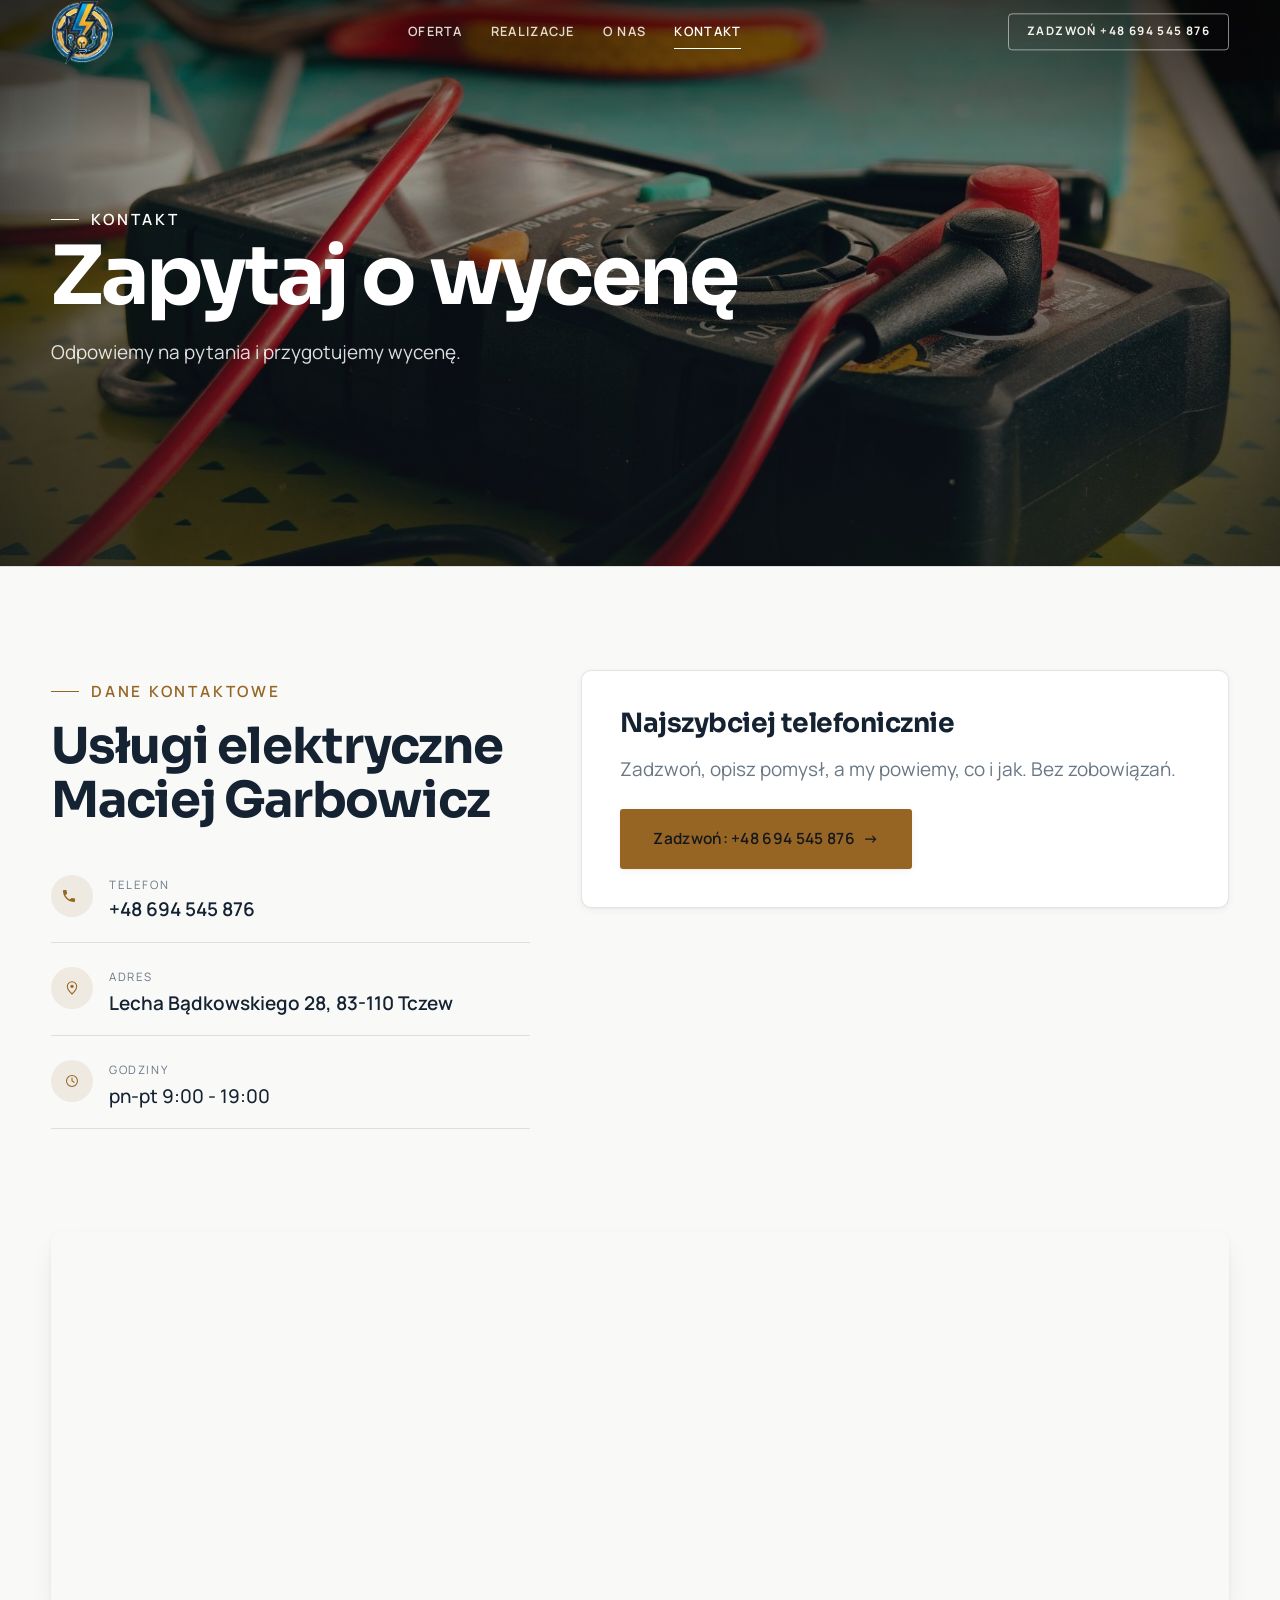
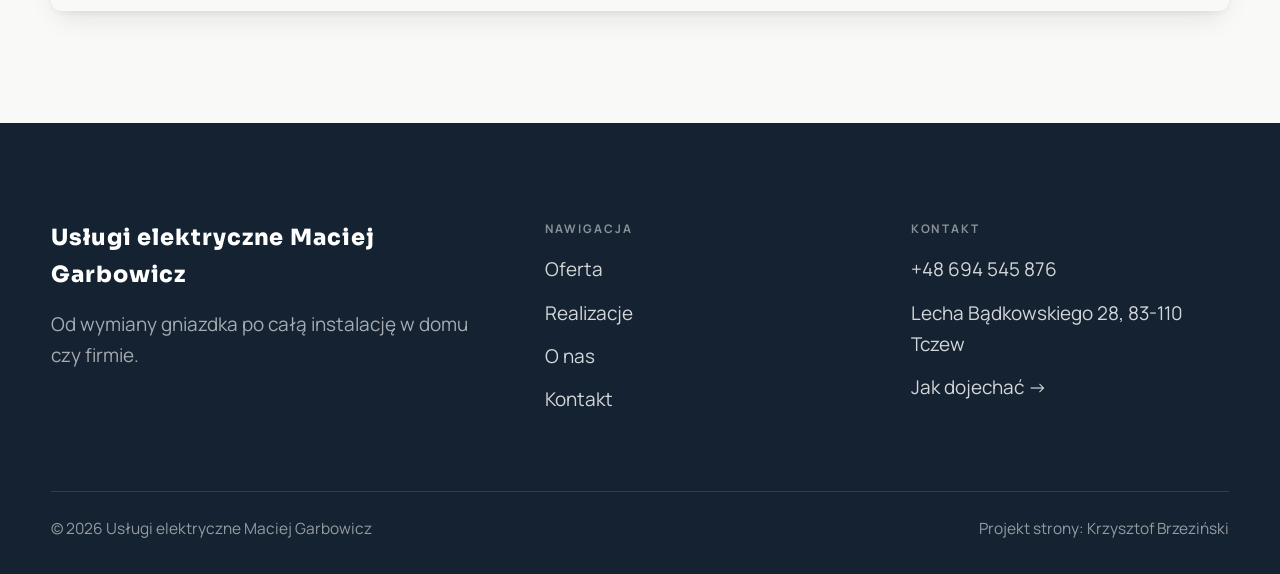
==== kontakt.html @ 558da5c2 "Demo strony: Usługi elektryczne Maciej Garbowicz (Tczew)" ====
<!DOCTYPE html>
<html lang="pl">
<head>
<meta charset="UTF-8">
<meta name="viewport" content="width=device-width, initial-scale=1.0">
<title>Kontakt - Usługi elektryczne Maciej Garbowicz</title>
<meta name="description" content="Kontakt Usługi elektryczne Maciej Garbowicz - Lecha Bądkowskiego 28, 83-110 Tczew">
<link rel="preconnect" href="https://fonts.googleapis.com">
<link rel="preconnect" href="https://fonts.gstatic.com" crossorigin>
<link href="https://fonts.googleapis.com/css2?family=Sora:wght@600;700;800&family=Manrope:wght@400;500;600&display=swap" rel="stylesheet">
<link rel="stylesheet" href="assets/styles.css">
</head>
<body>

<header class="nav">
  <div class="wrap nav-inner">
    <a class="brand brand-has-logo" href="index.html"><img class="brand-logo" src="img/logo.png" alt="Usługi elektryczne Maciej Garbowicz"></a>
    <nav class="nav-links">
      <a href="oferta.html">Oferta</a>
      <a href="realizacje.html">Realizacje</a>
      <a href="o-nas.html">O nas</a>
      <a href="kontakt.html" class="active">Kontakt</a>
      <a href="tel:+48694545876" class="btn btn-accent">Zadzwoń +48 694 545 876</a>
    </nav>
    <button class="nav-toggle" aria-label="Menu"><span></span><span></span><span></span></button>
  </div>
</header>

<section class="pagehead">
  <img src="img/g1.jpg" alt="Usługi elektryczne Maciej Garbowicz - Zapytaj o wycenę">
  <div class="wrap">
    <span class="eyebrow">Kontakt</span>
    <h1>Zapytaj o wycenę</h1>
    <p>Odpowiemy na pytania i przygotujemy wycenę.</p>
  </div>
</section>
<section>
  <div class="wrap contact-grid">
    <div class="reveal">
      <span class="eyebrow">Dane kontaktowe</span>
      <h2 style="margin:var(--space-4) 0 var(--space-6)">Usługi elektryczne Maciej Garbowicz</h2>
      <div class="info-list">
        <div class="info-row"><div class="ic"><svg class="ico-tel" width="16" height="16" viewBox="0 0 24 24" fill="none" aria-hidden="true"><path d="M6.6 10.8a15.5 15.5 0 0 0 6.6 6.6l2.2-2.2a1 1 0 0 1 1-.24 11.4 11.4 0 0 0 3.6.58 1 1 0 0 1 1 1V20a1 1 0 0 1-1 1A17 17 0 0 1 3 4a1 1 0 0 1 1-1h3.5a1 1 0 0 1 1 1c0 1.25.2 2.46.58 3.6a1 1 0 0 1-.25 1l-2.23 2.2Z" fill="currentColor"/></svg></div><div><div class="lbl">Telefon</div><a class="val" href="tel:+48694545876">+48 694 545 876</a></div></div>
        <div class="info-row"><div class="ic"><svg class="ico-pin" width="16" height="16" viewBox="0 0 24 24" fill="none" aria-hidden="true"><path d="M12 21s7-6.1 7-11.5A7 7 0 0 0 5 9.5C5 14.9 12 21 12 21Z" stroke="currentColor" stroke-width="1.6" fill="none"/><circle cx="12" cy="9.5" r="2.4" fill="currentColor"/></svg></div><div><div class="lbl">Adres</div><div class="val">Lecha Bądkowskiego 28, 83-110 Tczew</div></div></div>
        <div class="info-row"><div class="ic"><svg class="ico-clock" width="16" height="16" viewBox="0 0 24 24" fill="none" aria-hidden="true"><circle cx="12" cy="12" r="8.2" stroke="currentColor" stroke-width="1.6"/><path d="M12 7.5V12l3.2 1.9" stroke="currentColor" stroke-width="1.6" stroke-linecap="round"/></svg></div><div><div class="lbl">Godziny</div><div class="val" style="font-weight:500">pn-pt 9:00 - 19:00</div></div></div>
      </div>
    </div>
    <div class="reveal">
      <div class="form">
        <h3 style="margin-bottom:var(--space-4)">Najszybciej telefonicznie</h3>
        <p class="muted" style="margin-bottom:var(--space-5)">Zadzwoń, opisz pomysł, a my powiemy, co i jak. Bez zobowiązań.</p>
        <a href="tel:+48694545876" class="btn btn-accent" style="justify-content:center">Zadzwoń: +48 694 545 876 <span class="arr">→</span></a>
      </div>
    </div>
  </div>
</section>
<section style="padding-top:0">
  <div class="wrap reveal">
    <iframe class="map" title="Usługi elektryczne Maciej Garbowicz - Tczew" src="https://maps.google.com/maps?q=54.0656922%2C18.7682048&z=15&output=embed" loading="lazy" referrerpolicy="no-referrer-when-downgrade"></iframe>
  </div>
</section>

<footer>
  <div class="wrap">
    <div class="foot-grid">
      <div class="foot-brand">
        <div class="name">Usługi elektryczne Maciej Garbowicz</div>
        <p>Od wymiany gniazdka po całą instalację w domu czy firmie.</p>
      </div>
      <div class="foot-col">
        <h4>Nawigacja</h4>
        <a href="oferta.html">Oferta</a>
        <a href="realizacje.html">Realizacje</a>
        <a href="o-nas.html">O nas</a>
        <a href="kontakt.html">Kontakt</a>
      </div>
      <div class="foot-col">
        <h4>Kontakt</h4>
        <a href="tel:+48694545876">+48 694 545 876</a>
        <p>Lecha Bądkowskiego 28, 83-110 Tczew</p>
        <a href="https://www.google.com/maps/place/Us%C5%82ugi+elektryczne+Maciej+Garbowicz/@54.0656922,18.7682048,17z" target="_blank" rel="noopener">Jak dojechać →</a>
      </div>
    </div>
    <div class="foot-bot">
      <span>© 2026 Usługi elektryczne Maciej Garbowicz</span>
      <span>Projekt strony: Krzysztof Brzeziński</span>
    </div>
  </div>
</footer>
<div class="sticky-call"><a class="sc-call" href="tel:+48694545876"><svg class="ico-tel" width="16" height="16" viewBox="0 0 24 24" fill="none" aria-hidden="true"><path d="M6.6 10.8a15.5 15.5 0 0 0 6.6 6.6l2.2-2.2a1 1 0 0 1 1-.24 11.4 11.4 0 0 0 3.6.58 1 1 0 0 1 1 1V20a1 1 0 0 1-1 1A17 17 0 0 1 3 4a1 1 0 0 1 1-1h3.5a1 1 0 0 1 1 1c0 1.25.2 2.46.58 3.6a1 1 0 0 1-.25 1l-2.23 2.2Z" fill="currentColor"/></svg> Zadzwoń</a><a class="sc-quote" href="kontakt.html">Bezpłatna wycena</a></div>

<script src="assets/main.js"></script>
</body>
</html>
---- assets/styles.css ----
/* ============================================================
   STOLBASZ — premium, architektoniczny B2B fit-out
   Jasna paleta, zero brązu. System wg premium-web-craft.
   Projekt strony: Krzysztof Brzeziński
   ============================================================ */

:root{
  /* PALETA — jasna, architektoniczna, chłodna */
  --paper:#f5f7fa;          /* główne tło */
  --paper-2:#e7edf3;        /* sekcje alternatywne (chłodny jasny szary) */
  --paper-3:#e7edf3;        /* delikatne wypełnienia */
  --ink:#142231;            /* tekst główny — chłodny grafit */
  --ink-soft:#2c3e52;       /* nagłówki drugorzędne */
  --muted:#697785;          /* tekst poboczny */
  --line:rgba(20,34,49,.12);/* hairline */
  --accent:#e8a00c;         /* stonowany petrol-slate — jedyny akcent */
  --accent-d:#c47f06;
  --accent-soft:rgba(232,160,12,.10);
  --dark:#142231;           /* sekcje ciemne (stopka/CTA) */

  /* ODSTĘPY — skala 4/8 */
  --space-1:4px; --space-2:8px; --space-3:12px; --space-4:16px; --space-5:24px;
  --space-6:32px; --space-7:48px; --space-8:64px; --space-9:96px; --space-10:128px;

  /* TYPOGRAFIA — fluid clamp() (skala podbita 16.07.2026: większe, czytelniejsze litery — uwaga Adama) */
  --text-sm:clamp(.9rem,.87rem + .12vw,1rem);
  --text-base:clamp(1.08rem,1.04rem + .18vw,1.2rem);
  --text-lg:clamp(1.24rem,1.15rem + .34vw,1.44rem);
  --text-h3:clamp(1.34rem,1.22rem + .55vw,1.66rem);
  --text-h2:clamp(2.1rem,1.66rem + 2.1vw,3.1rem);
  --text-h1:clamp(2.9rem,2.1rem + 4vw,5.1rem);

  /* PROMIENIE — architektoniczne, raczej ostre */
  --r-sm:3px; --r-md:6px; --r-lg:10px;

  /* RUCH */
  --ease:cubic-bezier(.25,.46,.45,.94); --dur:.24s;

  /* CIENIE — miękkie, warstwowe */
  --sh-sm:0 1px 2px rgba(16,24,32,.04), 0 2px 8px rgba(16,24,32,.05);
  --sh-md:0 2px 6px rgba(16,24,32,.05), 0 12px 28px -8px rgba(16,24,32,.12);
  --sh-lg:0 6px 14px rgba(16,24,32,.07), 0 26px 56px -18px rgba(16,24,32,.22);

  --hairline:1px solid var(--line);

  --font-display:'Sora','Manrope',sans-serif;
  --font-body:'Manrope',sans-serif;
}

*{box-sizing:border-box;margin:0;padding:0}
html{scroll-behavior:smooth}
body{
  font-family:var(--font-body);
  font-size:var(--text-base);
  line-height:1.65;
  color:var(--ink);
  background:var(--paper);
  -webkit-font-smoothing:antialiased;
  text-rendering:optimizeLegibility;
}
img{max-width:100%;display:block}
a{color:inherit;text-decoration:none}

.wrap{width:min(92%,1180px);margin-inline:auto}
section{padding-block:clamp(52px,6.5vw,96px)}

h1,h2,h3{font-family:var(--font-display);font-weight:700;line-height:1.08;letter-spacing:-.02em;color:var(--ink)}
h1{font-size:var(--text-h1);letter-spacing:-.035em}
h2{font-size:var(--text-h2);letter-spacing:-.025em}
h3{font-size:var(--text-h3)}
p{max-width:65ch}

.eyebrow{
  font-family:var(--font-body);
  font-size:var(--text-sm);
  font-weight:600;
  letter-spacing:.18em;
  text-transform:uppercase;
  color:var(--accent);
  display:inline-flex;align-items:center;gap:var(--space-3);
}
.eyebrow::before{content:"";width:28px;height:1px;background:var(--accent);display:inline-block}

.muted{color:var(--muted)}
.lead{font-size:var(--text-lg);line-height:1.55;color:var(--ink-soft);max-width:50ch}

/* ---------- BUTTONS ---------- */
.btn{
  display:inline-flex;align-items:center;gap:var(--space-2);
  font-weight:600;font-size:var(--text-sm);letter-spacing:.02em;
  padding:var(--space-4) var(--space-6);
  border-radius:var(--r-sm);
  transition:transform var(--dur) var(--ease),box-shadow var(--dur) var(--ease),background var(--dur) var(--ease);
  cursor:pointer;border:1px solid transparent;
}
.btn-accent{background:var(--accent);color:#fff;box-shadow:var(--sh-sm)}
.btn-accent:hover{background:var(--accent-d);transform:translateY(-2px);box-shadow:var(--sh-md)}
.btn-accent:active{transform:translateY(0);box-shadow:var(--sh-sm)}
.btn-ghost{background:transparent;color:var(--ink);border-color:var(--line)}
.btn-ghost:hover{border-color:var(--accent);color:var(--accent);transform:translateY(-2px)}
.btn-light{background:#fff;color:var(--ink);box-shadow:var(--sh-sm)}
.btn-light:hover{transform:translateY(-2px);box-shadow:var(--sh-md)}
.btn .arr{transition:transform var(--dur) var(--ease)}
.btn:hover .arr{transform:translateX(4px)}

/* ---------- NAV ---------- */
.nav{
  position:sticky;top:0;z-index:50;
  background:color-mix(in srgb,var(--paper) 88%,transparent);
  backdrop-filter:saturate(140%) blur(10px);
  border-bottom:var(--hairline);
}
.nav-inner{display:flex;align-items:center;justify-content:space-between;height:72px}
.brand{display:flex;flex-direction:column;line-height:1}
.brand .name{font-family:var(--font-display);font-weight:800;font-size:1.35rem;letter-spacing:.04em}
.brand .sub{font-size:.62rem;letter-spacing:.34em;text-transform:uppercase;color:var(--muted);margin-top:5px}
.nav-links{display:flex;align-items:center;gap:var(--space-6)}
.nav-links a{font-size:var(--text-sm);font-weight:500;color:var(--ink-soft);position:relative;padding-block:4px;transition:color var(--dur) var(--ease)}
.nav-links a::after{content:"";position:absolute;left:0;bottom:0;width:0;height:1.5px;background:var(--accent);transition:width var(--dur) var(--ease)}
.nav-links a:hover,.nav-links a.active{color:var(--ink)}
.nav-links a:hover::after,.nav-links a.active::after{width:100%}
.nav-links .btn{padding:var(--space-2) var(--space-5)}
/* przyciski w nav: właściwy kolor (przebij .nav-links a) + bez podkreślenia */
.nav-links a.btn-accent{color:#fff}
.nav-links a.btn-ghost,.nav-links a.btn-light{color:var(--ink)}
.nav-links a.btn::after{display:none}
.nav-toggle{display:none;background:none;border:none;cursor:pointer;flex-direction:column;gap:5px;padding:8px}
.nav-toggle span{width:24px;height:2px;background:var(--ink);transition:var(--dur)}

/* ---------- HERO (split) ---------- */
.hero{position:relative;overflow:hidden;border-bottom:var(--hairline)}
.hero-grid{display:grid;grid-template-columns:1.05fr .95fr;gap:clamp(24px,4vw,60px);align-items:center;
  padding-block:clamp(36px,4.5vw,64px)}
.hero-copy .eyebrow{margin-bottom:var(--space-5)}
.hero-copy h1{margin-bottom:var(--space-5)}
.hero-copy .lead{margin-bottom:var(--space-7)}
.hero-actions{display:flex;flex-wrap:wrap;gap:var(--space-4)}
.hero-art{position:relative;aspect-ratio:4/3;border-radius:var(--r-lg);overflow:hidden;box-shadow:var(--sh-lg)}
.hero-art img{width:100%;height:100%;object-fit:cover}
.hero-art::after{content:"";position:absolute;inset:0;background:linear-gradient(180deg,transparent 55%,rgba(18,24,28,.28))}
.hero-badge{position:absolute;left:var(--space-5);bottom:var(--space-5);z-index:2;
  background:rgba(252,252,251,.94);backdrop-filter:blur(4px);
  border-radius:var(--r-md);padding:var(--space-4) var(--space-5);box-shadow:var(--sh-md);max-width:78%}
.hero-badge strong{display:block;font-family:var(--font-display);font-size:1rem;letter-spacing:-.01em}
.hero-badge span{font-size:var(--text-sm);color:var(--muted)}

/* ---------- HERO duży / kinowy (strona główna) ---------- */
.hero-cine{position:relative;min-height:clamp(560px,82vh,840px);min-height:clamp(560px,82svh,840px);display:flex;align-items:center;overflow:hidden;border-bottom:var(--hairline)}
.hero-cine>img{position:absolute;inset:0;width:100%;height:100%;object-fit:cover;z-index:0}
.hero-cine::after{content:"";position:absolute;inset:0;z-index:1;
  background:linear-gradient(95deg,rgba(13,18,23,.86) 0%,rgba(13,18,23,.64) 32%,rgba(13,18,23,.24) 62%,rgba(13,18,23,.04) 100%)}
.hero-cine .wrap{position:relative;z-index:2;padding-block:var(--space-8)}
.hero-cine .hero-copy{max-width:660px}
.hero-cine .eyebrow{color:#fff;margin-bottom:var(--space-5)}
.hero-cine .eyebrow::before{background:#fff}
.hero-cine h1{color:#fff;margin-bottom:var(--space-5);font-size:clamp(2.9rem,2rem + 4.4vw,5.2rem)}
.hero-cine .lead{color:rgba(255,255,255,.92);max-width:48ch;margin-bottom:var(--space-7)}
.hero-cine .hero-actions{display:flex;flex-wrap:wrap;gap:var(--space-4)}
@media(max-width:680px){
  .hero-cine{min-height:clamp(520px,76vh,640px);min-height:clamp(520px,76svh,640px);align-items:flex-end}
  .hero-cine::after{background:linear-gradient(0deg,rgba(13,18,23,.9) 6%,rgba(13,18,23,.45) 55%,rgba(13,18,23,.25) 100%)}
  .hero-cine .wrap{padding-bottom:var(--space-9)}
}

/* full-bleed hero variant (podstrony) */
.pagehead{position:relative;min-height:46vh;min-height:46svh;display:flex;align-items:flex-end;overflow:hidden;border-bottom:var(--hairline)}
.pagehead img{position:absolute;inset:0;width:100%;height:100%;object-fit:cover}
.pagehead::after{content:"";position:absolute;inset:0;background:linear-gradient(180deg,rgba(18,24,28,.25),rgba(18,24,28,.62))}
.pagehead .wrap{position:relative;z-index:2;padding-block:var(--space-9);color:#fff}
.pagehead h1{color:#fff;max-width:18ch}
.pagehead .eyebrow{color:#fff}
.pagehead .eyebrow::before{background:#fff}
.pagehead p{color:rgba(255,255,255,.86);margin-top:var(--space-4);max-width:54ch}

/* ---------- STRIP (pasek skrótów / liczby) ---------- */
.strip{background:var(--dark);color:#fff}
.strip .wrap{display:grid;grid-template-columns:repeat(4,1fr);gap:var(--space-6);padding-block:var(--space-8)}
.strip .item .k{font-family:var(--font-display);font-size:clamp(1.6rem,1.2rem + 1.4vw,2.4rem);font-weight:800;letter-spacing:-.02em;color:#fff}
.strip .item .v{font-size:var(--text-sm);color:rgba(255,255,255,.66);margin-top:var(--space-2);line-height:1.45}
.strip .item{border-left:2px solid var(--accent);padding-left:var(--space-5)}

/* ---------- SECTION HEAD ---------- */
.head{max-width:48rem;margin-bottom:var(--space-8)}
.head.center{margin-inline:auto;text-align:center}
.head .eyebrow{margin-bottom:var(--space-4)}
.head h2{margin-bottom:var(--space-4)}
.head p{color:var(--muted);font-size:var(--text-lg);line-height:1.55}
.head.center p{margin-inline:auto}

/* ---------- INTRO SPLIT ---------- */
.split{display:grid;grid-template-columns:.92fr 1.08fr;gap:clamp(28px,5vw,80px);align-items:center}
.split.rev{grid-template-columns:1.08fr .92fr}
.split.rev .split-art{order:-1}
.split-art{position:relative;aspect-ratio:5/4;border-radius:var(--r-lg);overflow:hidden;box-shadow:var(--sh-lg)}
.split-art img{width:100%;height:100%;object-fit:cover}
.split-copy h2{margin-bottom:var(--space-5)}
.split-copy p+p{margin-top:var(--space-4)}
.split-copy .btn{margin-top:var(--space-6)}

/* ---------- SERVICES (zakres) ---------- */
.svc-grid{display:grid;grid-template-columns:repeat(auto-fit,minmax(280px,1fr));gap:var(--space-5)}
.svc{background:#fff;border:var(--hairline);border-radius:var(--r-md);padding:var(--space-7) var(--space-6);
  transition:transform var(--dur) var(--ease),box-shadow var(--dur) var(--ease),border-color var(--dur) var(--ease);
  position:relative;overflow:hidden}
.svc::before{content:"";position:absolute;left:0;top:0;width:3px;height:0;background:var(--accent);transition:height var(--dur) var(--ease)}
.svc:hover{transform:translateY(-4px);box-shadow:var(--sh-md);border-color:transparent}
.svc:hover::before{height:100%}
.svc .ic{font-family:var(--font-display);font-size:.8rem;font-weight:700;letter-spacing:.12em;color:var(--accent);margin-bottom:var(--space-4)}
.svc h3{margin-bottom:var(--space-3);font-size:1.22rem}
.svc p{color:var(--muted);font-size:var(--text-base);line-height:1.6}

/* big detailed service rows */
.svc-row{display:grid;grid-template-columns:.8fr 1.2fr;gap:clamp(20px,4vw,60px);align-items:center;padding-block:var(--space-8)}
.svc-row+.svc-row{border-top:var(--hairline)}
.svc-row.rev{grid-template-columns:1.2fr .8fr}
.svc-row.rev .svc-row-art{order:-1}
.svc-row-art{aspect-ratio:4/3;border-radius:var(--r-md);overflow:hidden;box-shadow:var(--sh-md)}
.svc-row-art img{width:100%;height:100%;object-fit:cover}
.svc-row h3{font-size:1.5rem;margin-bottom:var(--space-4)}
.svc-row .num{font-family:var(--font-display);font-size:.85rem;font-weight:700;letter-spacing:.14em;color:var(--accent);display:block;margin-bottom:var(--space-3)}
.svc-row ul{list-style:none;margin-top:var(--space-4);display:flex;flex-direction:column;gap:var(--space-2)}
.svc-row li{position:relative;padding-left:var(--space-5);color:var(--muted);font-size:var(--text-base)}
.svc-row li::before{content:"";position:absolute;left:0;top:.62em;width:8px;height:1px;background:var(--accent)}

/* ---------- GALLERY (realizacje) ---------- */
.gallery{display:grid;grid-template-columns:repeat(12,1fr);gap:var(--space-4);grid-auto-rows:200px}
/* GALERIA MASONRY — pionowe zdjęcia (portrety beauty/wellness) bez przycinania: kolumny, height auto */
.gallery-masonry{column-count:3;column-gap:var(--space-4)}
@media(max-width:900px){.gallery-masonry{column-count:2}}
@media(max-width:560px){.gallery-masonry{column-count:1}}
.gallery-masonry .m-tile{break-inside:avoid;margin:0 0 var(--space-4);padding:0;position:relative;overflow:hidden;border-radius:var(--r-md);border:1px solid var(--line)}
.gallery-masonry .m-tile img{width:100%;height:auto;display:block}
.gallery-masonry .m-tile .cap{position:absolute;left:0;right:0;bottom:0;padding:var(--space-4);color:#fff;background:linear-gradient(0deg,rgba(0,0,0,.55),transparent);font-size:var(--text-sm)}
.gallery-masonry .m-tile .cap small{display:block;font-weight:400;opacity:.78;letter-spacing:.04em;text-transform:uppercase;font-size:.66rem;margin-top:3px}
.tile{position:relative;overflow:hidden;border-radius:var(--r-md);box-shadow:var(--sh-sm);
  transition:transform var(--dur) var(--ease),box-shadow var(--dur) var(--ease)}
.tile img{width:100%;height:100%;object-fit:cover;transition:transform .6s var(--ease)}
.tile:hover{box-shadow:var(--sh-md)}
.tile:hover img{transform:scale(1.05)}
.tile .cap{position:absolute;left:0;right:0;bottom:0;padding:var(--space-5) var(--space-4) var(--space-4);
  background:linear-gradient(transparent,rgba(18,24,28,.78));color:#fff;
  font-size:var(--text-sm);font-weight:600;letter-spacing:.01em;
  opacity:0;transform:translateY(8px);transition:var(--dur) var(--ease)}
.tile:hover .cap{opacity:1;transform:translateY(0)}
.tile .cap small{display:block;font-weight:400;opacity:.78;letter-spacing:.04em;text-transform:uppercase;font-size:.66rem;margin-top:3px}
/* bento spans */
.t-wide{grid-column:span 6}
.t-tall{grid-column:span 6;grid-row:span 2}
.t-std{grid-column:span 6}
.t-third{grid-column:span 4}
.t-two3{grid-column:span 8}

/* ---------- TRUST / WIARYGODNOŚĆ ---------- */
.trust{background:var(--paper-2)}
.trust-grid{display:grid;grid-template-columns:repeat(auto-fit,minmax(240px,1fr));gap:var(--space-5);margin-top:var(--space-7)}
.trust-card{background:#fff;border-radius:var(--r-md);padding:var(--space-7) var(--space-6);box-shadow:var(--sh-sm);border-top:3px solid var(--accent)}
.trust-card .big{font-family:var(--font-display);font-size:clamp(1.8rem,1.3rem + 1.6vw,2.6rem);font-weight:800;letter-spacing:-.02em;color:var(--ink);line-height:1}
.trust-card h3{font-size:1.12rem;margin:var(--space-3) 0 var(--space-2)}
.trust-card p{color:var(--muted);font-size:var(--text-base);line-height:1.55}

/* ---------- CTA band ---------- */
.cta{background:var(--dark);color:#fff;position:relative;overflow:hidden}
.cta .wrap{display:grid;grid-template-columns:1.4fr .6fr;gap:var(--space-7);align-items:center;position:relative;z-index:2}
.cta h2{color:#fff;max-width:20ch}
.cta p{color:rgba(255,255,255,.74);margin-top:var(--space-4)}
.cta-actions{display:flex;flex-direction:column;gap:var(--space-3);align-items:flex-start}
.cta::before{content:"";position:absolute;right:-80px;top:-80px;width:360px;height:360px;border-radius:50%;
  background:radial-gradient(circle,var(--accent-soft),transparent 70%)}

/* ---------- CONTACT ---------- */
.contact-grid{display:grid;grid-template-columns:.85fr 1.15fr;gap:clamp(28px,4vw,56px);align-items:start}
.info-list{display:flex;flex-direction:column;gap:var(--space-2)}
.info-row{display:flex;gap:var(--space-4);align-items:flex-start;padding-block:var(--space-4);border-bottom:var(--hairline)}
.info-row .ic{flex:none;width:42px;height:42px;display:grid;place-items:center;border-radius:50%;
  background:var(--accent-soft);color:var(--accent);font-size:1.05rem}
.info-row .lbl{font-size:.72rem;letter-spacing:.14em;text-transform:uppercase;color:var(--muted)}
.info-row .val{font-weight:600;font-size:var(--text-base);margin-top:2px}
.info-row a.val:hover{color:var(--accent)}
.map{border:none;border-radius:var(--r-lg);box-shadow:var(--sh-md);width:100%;height:100%;min-height:380px;filter:grayscale(.2) contrast(1.02)}
.form{background:#fff;border:var(--hairline);border-radius:var(--r-lg);padding:clamp(24px,3vw,40px);box-shadow:var(--sh-sm)}
.form .fld{margin-bottom:var(--space-5)}
.form label{display:block;font-size:var(--text-sm);font-weight:600;margin-bottom:var(--space-2)}
.form input,.form textarea{width:100%;font-family:inherit;font-size:var(--text-base);color:var(--ink);
  padding:var(--space-4);border:var(--hairline);border-radius:var(--r-sm);background:var(--paper);transition:border-color var(--dur)}
.form input:focus,.form textarea:focus{outline:none;border-color:var(--accent);background:#fff}
.form textarea{resize:vertical;min-height:120px}
.form .note{font-size:var(--text-sm);color:var(--muted);margin-top:var(--space-3)}

/* ---------- FOOTER ---------- */
footer{background:var(--dark);color:#fff;padding-block:var(--space-9) var(--space-6)}
.foot-grid{display:grid;grid-template-columns:1.4fr 1fr 1fr;gap:var(--space-7);margin-bottom:var(--space-8)}
.foot-brand .name{font-family:var(--font-display);font-weight:800;font-size:1.4rem;letter-spacing:.04em}
.foot-brand p{color:rgba(255,255,255,.62);margin-top:var(--space-4);font-size:var(--text-base);max-width:38ch}
.foot-col h4{font-size:.74rem;letter-spacing:.16em;text-transform:uppercase;color:rgba(255,255,255,.5);margin-bottom:var(--space-4)}
.foot-col a,.foot-col p{display:block;color:rgba(255,255,255,.82);font-size:var(--text-base);margin-bottom:var(--space-3)}
.foot-col a:hover{color:#fff}
.foot-bot{border-top:1px solid rgba(255,255,255,.12);padding-top:var(--space-5);display:flex;justify-content:space-between;flex-wrap:wrap;gap:var(--space-3);
  font-size:var(--text-sm);color:rgba(255,255,255,.55)}
.foot-bot a:hover{color:#fff}

/* ---------- REVEAL ---------- */
.reveal{opacity:0;transform:translateY(22px);transition:opacity .6s var(--ease),transform .6s var(--ease)}
.reveal.in{opacity:1;transform:none}

/* ---------- RESPONSIVE ---------- */
@media(max-width:920px){
  .hero-grid,.split,.split.rev,.svc-row,.svc-row.rev,.cta .wrap,.contact-grid,.foot-grid{grid-template-columns:1fr}
  .split.rev .split-art,.svc-row.rev .svc-row-art{order:0}
  .hero-art{aspect-ratio:16/10;max-height:420px}
  .strip .wrap{grid-template-columns:repeat(2,1fr);gap:var(--space-7)}
  .gallery{grid-auto-rows:180px}
  .t-wide,.t-tall,.t-std,.t-third,.t-two3{grid-column:span 6}
  .t-tall{grid-row:span 1}
  .cta-actions{flex-direction:row;flex-wrap:wrap}
  .foot-grid{gap:var(--space-6)}
}
@media(max-width:680px){
  .nav-links{position:fixed;inset:72px 0 auto 0;background:var(--paper);flex-direction:column;align-items:stretch;
    gap:0;padding:var(--space-4) 6%;border-bottom:var(--hairline);box-shadow:var(--sh-md);
    transform:translateY(-120%);transition:transform var(--dur) var(--ease)}
  .nav-links.open{transform:translateY(0)}
  .nav-links a{padding-block:var(--space-4);border-bottom:var(--hairline)}
  .nav-links .btn{margin-top:var(--space-3);justify-content:center}
  .nav-toggle{display:flex}
  .strip .wrap{grid-template-columns:1fr}
  .gallery{grid-template-columns:repeat(6,1fr)}
  .foot-grid{grid-template-columns:1fr}
}
@media(prefers-reduced-motion:reduce){
  *{animation-duration:.01ms!important;transition:none!important}
  .reveal{opacity:1!important;transform:none!important}
  html{scroll-behavior:auto}
}

/* ============================================================
   PREMIUM LAYER — destylat deep-researchu branż (anty-AI, spokój).
   Zmienne STOLBASZ (--accent/--ink/--paper/--line/--dark). Ruch ledwo
   zauważalny, krzywa cubic-bezier(.16,.84,.44,1); prefers-reduced-motion
   pokryte blanketem wyżej. Karty hairline zamiast cieni = #1 sygnał „nie-AI".
   ============================================================ */

/* więcej oddechu między sekcjami (liderzy: 110-130px) */
section{padding-block:clamp(64px,8vw,128px)}

/* 1) Aksamitny reveal — dłuższa, miękka krzywa zamiast „skoku" */
.reveal{transition:opacity .9s cubic-bezier(.16,.84,.44,1),transform .9s cubic-bezier(.16,.84,.44,1);will-change:opacity,transform}
/* stagger TYLKO w galerii (tam pozycja = porządek dzieci) */
.gallery .reveal:nth-child(2){transition-delay:.07s}
.gallery .reveal:nth-child(3){transition-delay:.14s}
.gallery .reveal:nth-child(4){transition-delay:.21s}
.gallery .reveal:nth-child(5){transition-delay:.28s}
.gallery .reveal:nth-child(6){transition-delay:.35s}

/* 2) Hero STATYCZNY na .hero-cine — Ken Burns CAŁKIEM WYŁĄCZONY 26.06 (3. zgłoszenie Szymona).
   GENEZA: animowanie scale na <img> hero z teksturami (cegły/framugi) re-samplinguje obraz
   klatka po klatce → na części ekranów drobne drganie/shimmer = „heroshot się trzęsie".
   translateY usunięto wcześniej, scale-only + will-change/GPU NIE wystarczyły do GWARANCJI gładkości.
   Krzysztof zażądał pewności („make sure, że błąd się nie pojawi") > efekt. Zero animacji = 0% drgania.
   Delikatny zoom zostaje TYLKO w pełnoekranowych hero gastro/studio (hg-bg/hs-bg — tło, inny
   mechanizm, chwalone, nigdy nie zgłaszane). NIE wracać do KB na .hero-cine bez realnego testu
   na sprzęcie klienta — to ryzyko regresji „trzęsienia”. */
/* BEZPIECZNY "wow" na hero = jednorazowy FADE-IN (opacity), nie zoom.
   opacity nie dotyka bitmapy → gładkie na KAŻDYM zdjęciu/ekranie/GPU, zero ryzyka migotania.
   Geometryczny ruch (scale/translate) na .hero-cine jest ZAKAZANY (bramka pilnuje). */
@keyframes heroFade{from{opacity:0}to{opacity:1}}
.hero-cine>img{transform:none;animation:heroFade 1.1s ease-out both}

/* 3) Akcentowy hairline pod nagłówkiem sekcji, który „rysuje się" przy wejściu */
.head h2{position:relative;padding-bottom:18px}
.head h2::after{content:"";position:absolute;left:0;bottom:0;height:1px;width:0;background:var(--accent);transition:width 1s cubic-bezier(.16,.84,.44,1) .15s}
.head.center h2::after{left:50%;transform:translateX(-50%)}
.head.reveal.in h2::after,.head.center.reveal.in h2::after{width:54px}

/* 4) Karty HAIRLINE zamiast cieni/zaokrągleń (najmocniejszy anty-AI detal) */
.svc{background:transparent;border:1px solid var(--line);border-radius:var(--r-sm);box-shadow:none}
.svc:hover{box-shadow:none;border-color:var(--accent);transform:translateY(-3px)}
.trust-card{background:transparent;box-shadow:none;border:1px solid var(--line);border-top:2px solid var(--accent);border-radius:var(--r-sm)}
.tile{box-shadow:none;border-radius:var(--r-sm)}
.tile:hover{box-shadow:none}

/* 5) Sticky-nav kondensuje się po przewinięciu (sygnał dopracowania) */
.nav{transition:box-shadow .4s ease,background .4s ease}
.nav.is-stuck{box-shadow:0 1px 0 var(--line),0 14px 30px -24px rgba(0,0,0,.45)}
.nav-inner{transition:height .35s var(--ease)}
.nav.is-stuck .nav-inner{height:60px}

/* 6) MANIFESTO — pełnoekranowy cytat-bohater (zastępuje generyczne „Dlaczego my") */
.manifesto{background:var(--paper-2);text-align:center}
.manifesto .wrap{max-width:60rem}
.manifesto p{font-family:var(--font-display);font-style:italic;font-size:clamp(1.6rem,1rem + 2.4vw,2.8rem);line-height:1.32;color:var(--ink-soft);margin-inline:auto;max-width:26ch;position:relative;padding-top:var(--space-8)}
.manifesto p::before{content:"";position:absolute;top:0;left:50%;transform:translateX(-50%);width:54px;height:1px;background:var(--accent)}
.manifesto p span{color:var(--accent);font-style:italic}

/* 7) GATEWAYS — 3 duże bramy-zdjęcia (zamiast paska menu usług) */
.gateways{display:grid;grid-template-columns:repeat(3,1fr);gap:var(--space-4)}
.gateway{position:relative;aspect-ratio:3/4;overflow:hidden;border-radius:var(--r-sm);display:block}
.gateway img{width:100%;height:100%;object-fit:cover;transition:transform .8s var(--ease),filter .5s var(--ease)}
.gateway::after{content:"";position:absolute;inset:0;background:linear-gradient(180deg,transparent 38%,rgba(18,24,28,.74))}
.gateway:hover img{transform:scale(1.05);filter:brightness(1.05)}
.gateway .g-ttl{position:absolute;left:0;right:0;bottom:0;z-index:2;padding:var(--space-6) var(--space-5);color:#fff;font-family:var(--font-display);font-size:1.45rem;letter-spacing:-.01em;line-height:1.15}
.gateway .g-ttl small{display:block;font-family:var(--font-body);font-size:var(--text-sm);font-weight:400;opacity:.82;letter-spacing:.03em;margin-top:5px}
@media(max-width:760px){.gateways{grid-template-columns:1fr}.gateway{aspect-ratio:16/10}}

/* 8) LOGO klienta w nagłówku (gdy podane --logo) */
/* 52px domyślnie (feedback Bartka 06.07.2026: 40px ginęło, uwaga padła 3x; ~56px sprawdzone na żywym demie anna-borowiec-makeup) */
.brand-logo{height:64px;width:auto;max-width:300px;object-fit:contain;display:block}
.nav.is-stuck .brand-logo{height:52px}
@media(max-width:680px){.brand-logo{height:46px;max-width:210px}}


/* === RWD: nagłówki na wąskich ekranach (dodane 17.07.2026 razem z fixem clamp) ===
   Po przywróceniu działania clamp() dolna granica --text-h1 (2.9rem) rozpychała
   dokument przy długich polskich słowach na telefonach. Tu ją zjeżdżamy. */
@media (max-width:560px){
  :root{
    --text-h1:clamp(1.9rem, 1.15rem + 4.4vw, 2.7rem);
    --text-h2:clamp(1.5rem, 1rem + 3vw, 2.1rem);
  }
  .hero-cine h1{font-size:clamp(1.9rem, 1.15rem + 4.4vw, 2.7rem)}
  h1,h2{overflow-wrap:break-word}
}

/* GODZINY (godziny_grid z briefu) — dzień po lewej, godziny po prawej. Wcześniej BRAK stylu
   powodował sklejenie "Poniedziałek-Piątek8:00-20:00" (dodane 2026-07-21). Neutralne dla dem bez grafiku. */
.godz{display:flex;flex-direction:column;gap:2px;max-width:440px;margin-top:8px}
.godz-row{display:flex;justify-content:space-between;align-items:baseline;gap:24px;padding:10px 0;border-bottom:1px solid var(--line)}
.godz-row:last-child{border-bottom:0}
.godz-row b{font-weight:600;color:var(--ink)}
.godz-row span{color:var(--muted);white-space:nowrap}

/* === rodzina: fachowcy === */
/* ============================================================
   RODZINA: FACHOWCY (hydraulik/elektryk/remont/brukarstwo/ogrodzenia)
   Doklejane NA WIERZCH base.css. Dziedziczy paletę/fonty skórki (trade/elektryk).
   Filozofia: telefon-bohater + zaufanie + „bezpłatna wycena". Spokój, nie krzyk.
   (count-up i podwójny iframe mapy świadomie pominięte - krytyka blueprintu.)
   ============================================================ */

/* --- PROCES - oś „jak pracujemy" (podpis rodziny, czego nie ma w meblach) --- */
.proces{background:var(--paper-2)}
.proces-line{list-style:none;display:grid;grid-template-columns:repeat(4,1fr);gap:var(--space-5);position:relative;margin:0;padding:0}
.proces-line li{position:relative;padding-top:var(--space-7)}
.proces-line li::before{content:"";position:absolute;top:14px;left:0;right:0;height:1px;background:var(--line)}
.proces-line li:last-child::before{right:50%}
.proces-line li:first-child::before{left:50%}
.proces-line li::after{content:"";position:absolute;top:9px;left:calc(50% - 6px);width:11px;height:11px;border-radius:50%;background:var(--accent);box-shadow:0 0 0 4px var(--paper-2)}
.proces-line .pno{font-family:var(--font-display);font-weight:800;font-size:1.5rem;color:var(--accent);letter-spacing:-.02em;display:block;margin-bottom:var(--space-3);text-align:center}
.proces-line h3{font-size:1.1rem;margin-bottom:var(--space-2);text-align:center}
.proces-line p{color:var(--muted);font-size:var(--text-sm);line-height:1.5;text-align:center;max-width:26ch;margin-inline:auto}
@media(max-width:820px){
  .proces-line{grid-template-columns:1fr;gap:0}
  .proces-line li{padding:var(--space-5) 0 var(--space-5) var(--space-7)}
  .proces-line li::before{left:5px;right:auto;top:0;bottom:0;width:1px;height:auto}
  .proces-line li:first-child::before,.proces-line li:last-child::before{left:5px;right:auto}
  .proces-line li::after{top:var(--space-6);left:0}
  .proces-line .pno,.proces-line h3,.proces-line p{text-align:left;margin-inline:0}
}

/* --- OBSZAR DZIAŁANIA - lokalność (chipy z REALNEGO miasta, bez drugiego iframe) --- */
.obszar .head{text-align:center;margin-inline:auto}
.obszar .head .eyebrow{justify-content:center}
.obszar-list{list-style:none;display:flex;flex-wrap:wrap;justify-content:center;gap:var(--space-3);margin:0;padding:0;max-width:60rem;margin-inline:auto}
.obszar-list li{border:1px solid var(--line);border-radius:999px;padding:var(--space-2) var(--space-5);
  font-size:var(--text-sm);font-weight:600;color:var(--ink-soft);transition:border-color .24s var(--ease),color .24s var(--ease)}
.obszar-list li:hover{border-color:var(--accent);color:var(--accent)}
.obszar-list li.is-home{background:var(--accent);border-color:var(--accent);color:#fff}

/* --- STICKY-CALL - dolny pasek mobile (najważniejszy konwerter tej rodziny) --- */
.sticky-call{display:none}
@media(max-width:820px){
  .sticky-call{display:grid;grid-template-columns:1fr 1fr;gap:1px;position:fixed;left:0;right:0;bottom:0;z-index:90;
    background:var(--line);box-shadow:0 -6px 20px -10px rgba(0,0,0,.4)}
  .sticky-call a{padding:15px 8px;text-align:center;font-weight:700;font-size:.95rem;letter-spacing:.01em}
  .sc-call{background:var(--accent);color:#fff}
  .sc-quote{background:var(--paper);color:var(--ink)}
  body{padding-bottom:56px}
}

/* --- Blok „Awaria? Dzwoń” (opcjonalny, hydraulik/elektryk) --- */
.awaria{background:var(--dark);color:#fff}
.awaria .wrap{display:flex;flex-wrap:wrap;align-items:center;justify-content:space-between;gap:var(--space-5);padding-block:var(--space-7)}
.awaria h3{color:#fff;font-size:clamp(1.3rem,1rem + 1.2vw,1.8rem)}
.awaria p{color:rgba(255,255,255,.72);margin-top:var(--space-2)}
.awaria .btn-accent{white-space:nowrap}

/* === CERTYFIKATY / CZYM PRACUJEMY (gated: renderuje sie tylko gdy brief poda certy/marki/gwarancja) - mocny lever dla dekarzy === */
.auto-marki .marki-list{display:flex;flex-wrap:wrap;justify-content:center;gap:clamp(.8rem,2.5vw,1.6rem);list-style:none;margin:var(--space-7) 0 0;padding:0}
.auto-marki .marki-list li{font-family:var(--font-display);text-transform:uppercase;letter-spacing:.12em;font-weight:600;
  font-size:clamp(.82rem,1.5vw,1rem);color:var(--ink-soft);padding:.5rem 1rem;border:1px solid var(--line);border-radius:var(--r-sm)}
.marki-gwar{text-align:center;color:var(--muted);font-size:var(--text-sm);margin-top:var(--space-6)}

/* ============================================================
   FAZA 3 - OSOBNY UKŁAD FACHOWCY (research wf_e4ed63db + krytyka z policzonym WCAG). Doklejane na wierzch.
   Tożsamość: ZAUFANIE + DUŻY TELEFON + DOWÓD. Dwublok hero (zdjęcie | lity panel), bezpośrednio, solidnie.
   ============================================================ */

/* --- P0 KONTRAST: bursztyn jako TEKST na jasnym = 2.0 FAIL (policzone). Naprawy (bursztyn->ciemny tekst / ink). --- */
.btn-accent{color:#14171c}                                  /* bursztyn + ciemny tekst = 8.28 PASS */
.sticky-call .sc-call{color:#14171c}                        /* sticky bursztyn + ciemny tekst */
.obszar-list li.is-home{background:var(--ink);border-color:var(--ink);color:#fff}  /* było bursztyn+biel 2.17 -> ink+biel 16.29 */
.proces-line .pno{color:var(--ink-soft)}                    /* numery procesu: było bursztyn 2.0 -> ink-soft (czytelne); kropka osi zostaje bursztyn (grafika) */

/* --- Ikona telefonu (uzywana w hero hf-phone-num; nav styluje silnik NAV NOBU) --- */
.ico-tel{vertical-align:-2px;margin-right:.3em}

/* === HERO FACHOWCY: dwublok (zdjęcie | lity panel ink). Zdjęcie = PIERWSZE dziecko (blur-guard + mobilny stack). STATYCZNE. === */
.hero-fach{display:grid;grid-template-columns:1fr minmax(0,46%);min-height:clamp(540px,76vh,740px);min-height:clamp(540px,76svh,740px)}
.hf-photo{width:100%;height:100%;object-fit:cover;display:block;background:var(--paper-2)}  /* img = PIERWSZE dziecko sekcji (blur-guard); EAGER, bez animacji (zero janku) */
.hf-panel{order:-1;background:var(--ink);color:#fff;display:flex;flex-direction:column;justify-content:center;
  padding:clamp(2.2rem,5vw,4.5rem) clamp(1.6rem,4vw,3.6rem)}
.hf-kicker{font-family:var(--font-display);font-weight:700;text-transform:uppercase;letter-spacing:.14em;
  font-size:clamp(.74rem,1.4vw,.9rem);color:var(--accent)}
.hf-title{color:#fff;font-family:var(--font-display);font-weight:800;line-height:1.05;letter-spacing:-.01em;
  font-size:clamp(1.9rem,1.4rem + 2vw,3rem);margin:var(--space-3) 0 var(--space-5)}
.hf-phone{display:inline-flex;flex-direction:column;gap:.15rem;margin-bottom:var(--space-5);width:fit-content}
.hf-phone-lab{font-size:.74rem;text-transform:uppercase;letter-spacing:.14em;color:rgba(255,255,255,.66)}
.hf-phone-num{font-family:var(--font-display);font-weight:800;color:#fff;font-variant-numeric:tabular-nums;white-space:nowrap;
  font-size:clamp(2rem,1.4rem + 2.2vw,2.9rem);line-height:1;display:inline-flex;align-items:center}
.hf-phone-num .ico-tel{width:.7em;height:.7em;color:var(--accent);margin-right:.35em}   /* ikona bursztyn, cyfry białe */
.hf-phone:hover .hf-phone-num{color:var(--accent)}
.hf-actions{display:flex;flex-wrap:wrap;gap:var(--space-3)}
.hf-ghost{color:#fff;border-color:rgba(255,255,255,.45)}
.hf-trust{margin-top:var(--space-5);padding-top:var(--space-4);border-top:1px solid rgba(255,255,255,.16);
  color:rgba(255,255,255,.82);font-weight:600;font-size:var(--text-sm);letter-spacing:.01em}
@media(max-width:820px){
  .hero-fach{grid-template-columns:1fr;min-height:0}
  .hf-photo{aspect-ratio:16/10}
  .hf-panel{order:0;padding-block:clamp(2rem,7vw,3rem)}     /* DOM-order: zdjęcie na górze, panel pod */
}

/* === PROMISE BAR: zawsze-obecna sygnatura usługowa (anty recon-collapse) === */
.fach-promise{background:var(--paper-2);border-bottom:var(--hairline);padding-block:0}
.fach-promise .wrap{padding-block:var(--space-4)}
.fp-row{list-style:none;margin:0;padding:0;display:flex;flex-wrap:wrap;justify-content:center;align-items:center;gap:clamp(.6rem,2.4vw,2rem)}
.fp-row li{font-family:var(--font-display);font-weight:700;text-transform:uppercase;letter-spacing:.08em;
  font-size:clamp(.72rem,1.3vw,.85rem);color:var(--ink-soft);display:flex;align-items:center}
.fp-row li:not(:last-child)::after{content:"";width:6px;height:6px;border-radius:50%;background:var(--accent);margin-left:clamp(.6rem,2.4vw,2rem)}

/* === TRUST BAR (gated): jasne pasmo, cyfry INK (NIE bursztyn=2.0 FAIL), bursztyn jako kreska pod liczbą === */
.trust-bar{background:var(--paper);border-bottom:var(--hairline)}
.trust-bar .wrap{display:flex;flex-wrap:wrap;align-items:center;justify-content:center;gap:clamp(1rem,3vw,2.6rem);padding-block:var(--space-7)}
.tb-stats{display:flex;flex-wrap:wrap;gap:clamp(1rem,3vw,2.6rem)}
.tb-stat{display:flex;flex-direction:column;align-items:center;text-align:center;padding-bottom:var(--space-2);border-bottom:3px solid var(--accent)}
.tb-num{font-family:var(--font-display);font-weight:800;font-size:clamp(2rem,3vw,2.8rem);line-height:1;color:var(--ink);font-variant-numeric:tabular-nums}
.tb-lab{font-size:.74rem;text-transform:uppercase;letter-spacing:.08em;color:var(--muted);margin-top:.3rem}
.tb-google{font-weight:700;color:var(--ink);font-size:var(--text-base);background:var(--paper-2);border:var(--hairline);border-radius:999px;padding:.5rem 1.1rem;font-variant-numeric:tabular-nums}
.tb-seal{font-family:var(--font-display);font-weight:700;text-transform:uppercase;letter-spacing:.06em;font-size:.85rem;
  color:var(--ink);border:1px solid var(--accent);border-radius:var(--r-sm);padding:.5rem 1rem}

/* === LISTA USŁUG (zamiast bram-nastrojowych): konkret "co + zakres + wycena" === */
.fach-uslugi .fu-list{list-style:none;margin:var(--space-8) 0 0;padding:0;display:flex;flex-direction:column}
.fu-row{display:grid;grid-template-columns:minmax(11rem,1fr) 2fr auto;gap:clamp(1rem,3vw,2.5rem);align-items:center;
  padding-block:var(--space-5);border-top:1px solid var(--line)}
.fu-row:last-child{border-bottom:1px solid var(--line)}
.fu-name{font-family:var(--font-display);font-weight:700;font-size:1.15rem;color:var(--ink)}
.fu-desc{color:var(--muted);font-size:var(--text-sm);line-height:1.55}
.fu-cta{font-weight:700;font-size:var(--text-sm);color:var(--accent-d);white-space:nowrap}
.fu-cta:hover{color:var(--ink)}
@media(max-width:760px){.fu-row{grid-template-columns:1fr;gap:var(--space-2)}.fu-cta{justify-self:start}}

/* === OPINIE (gated): realne cytaty z reconu === */
.opinie-grid{display:grid;grid-template-columns:repeat(auto-fit,minmax(16rem,1fr));gap:var(--space-6);margin-top:var(--space-8)}
.op-card{margin:0;background:var(--paper);border:1px solid var(--line);border-radius:var(--r-md);padding:var(--space-6);display:flex;flex-direction:column;gap:var(--space-3)}
.op-star{color:var(--accent-d);letter-spacing:.1em;font-size:.95rem}
.op-card blockquote{margin:0;color:var(--ink-soft);font-size:var(--text-base);line-height:1.6}
.op-autor{font-family:var(--font-display);font-weight:700;color:var(--ink);font-size:.95rem}

/* === SUWAK PRZED/PO (kopia z auto.css - CSS nie dziedziczy się między rodzinami; krytyka 5b) === */
.auto-ba .ba-slider{position:relative;--ba-pos:50%;max-width:62rem;margin:var(--space-8) auto 0;aspect-ratio:16/9;
  overflow:hidden;border-radius:var(--r-sm);border:1px solid var(--line);touch-action:none;user-select:none;cursor:ew-resize}
.ba-slider img{position:absolute;inset:0;width:100%;height:100%;object-fit:cover;display:block}
.ba-before-wrap{position:absolute;inset:0;clip-path:inset(0 calc(100% - var(--ba-pos)) 0 0)}
.ba-lab{position:absolute;top:var(--space-4);z-index:3;font-family:var(--font-display);text-transform:uppercase;
  letter-spacing:.1em;font-size:.7rem;color:#fff;background:rgba(10,12,15,.6);padding:.3rem .6rem;border-radius:2px}
.ba-lab-l{left:var(--space-4)}
.ba-lab-r{right:var(--space-4)}
.ba-handle{position:absolute;top:0;bottom:0;left:var(--ba-pos);width:2px;background:var(--accent);transform:translateX(-1px);z-index:4;pointer-events:none}
.ba-handle span{position:absolute;top:50%;left:50%;transform:translate(-50%,-50%);width:38px;height:38px;border-radius:50%;
  background:var(--accent);box-shadow:0 2px 12px rgba(0,0,0,.4);display:flex;align-items:center;justify-content:center}
.ba-handle span::before,.ba-handle span::after{content:"";position:absolute;width:0;height:0;border-block:5px solid transparent}
.ba-handle span::before{left:9px;border-right:6px solid #14171c}
.ba-handle span::after{right:9px;border-left:6px solid #14171c}
.ba-podpis{text-align:center;color:var(--muted);font-size:var(--text-sm);margin-top:var(--space-5)}

/* === NAV NOBU (silnik): fachowcy === */
.nav{position:fixed;left:0;right:0;backdrop-filter:none;border-bottom:1px solid transparent;z-index:100;transition:transform .35s var(--ease),background .35s ease,box-shadow .35s ease}
.nav.nav-hidden{transform:translateY(-100%)}
.nav.is-stuck{background:transparent;box-shadow:none;border-bottom-color:transparent}
.nav.is-stuck .nav-inner{height:64px}
.nav .brand{flex-direction:row;align-items:baseline;gap:.6rem;line-height:1}
.nav .brand .name{font-family:var(--font-display);font-weight:600;font-size:1.5rem;text-transform:uppercase;letter-spacing:.14em}
.nav .brand .sub{margin-top:0;padding-left:.65rem;border-left:1px solid currentColor;font-size:.66rem;font-weight:600;letter-spacing:.22em;text-transform:uppercase}
.nav .nav-links a{font-size:.8rem;font-weight:600;text-transform:uppercase;letter-spacing:.1em;padding-block:6px}
.nav .nav-links a::after{height:1px}
.nav .nav-links a.btn-accent{font-size:.73rem;font-weight:700;text-transform:uppercase;letter-spacing:.12em;padding:.5rem 1.1rem;border-radius:4px;box-shadow:none}
.nav .nav-links a.btn-accent:hover{transform:none;box-shadow:none}
.nav .nav-links a.btn-accent{background:var(--accent);border:1px solid var(--accent);color:#14171c}
.nav .nav-links a.btn-accent:hover{background:var(--accent);border-color:var(--accent);color:#14171c;filter:brightness(1.07)}
.nav{background:transparent}
.nav::after{content:"";position:absolute;left:0;right:0;top:0;height:150px;z-index:-1;pointer-events:none;transition:opacity .35s ease;background:linear-gradient(180deg,rgba(8,6,4,.55) 0%,rgba(8,6,4,0) 100%)}
.nav.nav-solid::after{opacity:0}
.nav .brand .name{color:#f5f1ea}
.nav .brand .sub{color:rgba(245,241,234,.82)}
.nav .nav-links a:not(.btn-accent){color:rgba(245,241,234,.9)}
.nav .nav-links a:not(.btn-accent):hover,.nav .nav-links a.active:not(.btn-accent){color:#fff}
.nav .nav-links a:not(.btn-accent)::after{background:#fff}
.nav .nav-toggle span{background:#f5f1ea}
.nav.nav-solid{background:color-mix(in srgb,var(--paper) 94%,transparent);backdrop-filter:saturate(140%) blur(10px);border-bottom:var(--hairline)}
.nav.nav-solid .brand .name{color:var(--ink)}
.nav.nav-solid .brand .sub{color:var(--accent-d)}
.nav.nav-solid .nav-links a:not(.btn-accent){color:var(--ink-soft)}
.nav.nav-solid .nav-links a:not(.btn-accent):hover,.nav.nav-solid .nav-links a.active:not(.btn-accent){color:var(--ink)}
.nav.nav-solid .nav-links a:not(.btn-accent)::after{background:var(--accent-d)}
.nav.nav-solid .nav-toggle span{background:var(--ink)}
.nav.nav-solid.nav-hidden{background:transparent;box-shadow:none;border-bottom-color:transparent}
@media(min-width:681px){
.nav .nav-inner{position:relative;height:64px}
.nav .nav-links{flex:1;justify-content:center;gap:clamp(1rem,2.2vw,1.9rem);padding-right:12rem}
.nav .nav-links a.btn-accent{position:absolute;right:0;top:50%;transform:translateY(-50%);margin:0}
.nav:not(.nav-solid) .nav-links a.btn-accent{background:transparent;border-color:rgba(245,241,234,.55);color:#f5f1ea}
.nav:not(.nav-solid) .nav-links a.btn-accent:hover{background:var(--accent);border-color:var(--accent);color:#14171c;transform:translateY(-50%)}
}
@media(max-width:680px){
.nav .nav-links:not(.open){transform:translateY(-160%);visibility:hidden}
.nav .nav-links.open{visibility:visible}
.nav .brand .name{font-size:1.12rem;letter-spacing:.1em}
.nav .brand .sub{display:none}
.nav .brand{min-width:0;overflow:hidden}
.nav .nav-links{background:var(--paper)}
.nav .nav-links a:not(.btn-accent){color:var(--ink-soft)}
.nav .nav-links a:not(.btn-accent):hover,.nav .nav-links a.active:not(.btn-accent){color:var(--ink)}
}

/* === MOTION LAYER v2 (silnik) === */
/* ============================================================
   MOTION LAYER v2 — warstwa RUCHU wspólna dla wszystkich rodzin (2026-07-26)
   ------------------------------------------------------------
   PO CO: dema były technicznie poprawne, ale statyczne („za mało efektowne",
   K. 26.07). Ta warstwa dokłada to, co dziś odróżnia stronę premium od
   porządnej: maskowane wejście nagłówków, zdjęcia odsłaniane kurtyną + zoom-out,
   parallax sterowany scrollem (CSS scroll-driven, zero JS w pętli scrolla),
   płynne przejścia MIĘDZY podstronami (View Transitions), stagger siatek.

   ZASADY BEZPIECZEŃSTWA (wynikają z realnych wpadek — NIE łamać):
   1. ⛔ ZERO ruchu geometrycznego na `.hero-cine>img` — skalowanie teksturowanej
      bitmapy = shimmer („heroshot się trzęsie", 3x Szymon). Hero rusza się TYLKO
      tekstem i tylko raz. Bramka predeploy tego pilnuje.
   2. Stan początkowy (ukrycie) ustawia ZAWSZE JavaScript przez klasę `.mt-on`
      na <html>. Bez JS / przy błędzie JS strona wygląda dokładnie jak przed tą
      warstwą — nigdy pusty ekran (wpadka Zmalovane 29.06).
   3. Używamy osobnych właściwości `scale:` / `translate:` zamiast `transform:` —
      dzięki temu wejście NIE kasuje istniejących hoverów (które jadą na transform).
   4. Każdy efekt „drogi" (parallax) tylko desktop + tylko gdy przeglądarka umie
      scroll-driven animations. Mobile dostaje sam fade/mask (bateria, jank).
   5. prefers-reduced-motion wyłącza wszystko (blanket w base.css + własne guardy).
   ============================================================ */

:root{
  --mt-ease:cubic-bezier(.16,.84,.44,1);
  --mt-step:70ms;          /* odstęp między kolejnymi elementami siatki */
}

/* ---------- 1) STAGGER — kolejne elementy siatki wchodzą po sobie ----------
   JS ustawia --i (numer w grupie). Podbita specyficzność (:nth-child(n)) bije
   sztywne delaye galerii z base.css, nie ruszając tamtego pliku. */
.reveal{transition-delay:calc(var(--i,0) * var(--mt-step))}
.gallery .reveal:nth-child(n),
.gateways .reveal:nth-child(n),
.svc-grid .reveal:nth-child(n){transition-delay:calc(var(--i,0) * var(--mt-step))}

/* dłuższy, bardziej „aksamitny" dojazd + delikatny zoom-out całej karty */
.mt-on .reveal{transition-duration:1s,1s}

/* ---------- 2) NAGŁÓWKI — wjazd linia po linii zza maski ----------
   JS dzieli tekst na realne linie (po pomiarze) i owija w .mt-line>i.
   Efekt „szuflady": litery wjeżdżają z dołu, obcięte krawędzią linii. */
.mt-lines .mt-line{display:block;overflow:hidden;padding-bottom:.08em;margin-bottom:-.08em}
.mt-lines .mt-line > i{
  display:block;font-style:inherit;
  translate:0 108%;
  transition:translate 1.05s var(--mt-ease) var(--mt-d,0s);
}
.mt-lines.mt-in .mt-line > i{translate:0 0}

/* wariant awaryjny (nagłówek ma zagnieżdżony markup → nie dzielimy na linie) */
.mt-fade{opacity:0;translate:0 18px;transition:opacity .9s var(--mt-ease) var(--mt-d,0s),translate .9s var(--mt-ease) var(--mt-d,0s)}
.mt-fade.mt-in{opacity:1;translate:0 0}

/* ---------- 3) ZDJĘCIA — odsłanianie „kurtyną" + zoom-out do naturalnej skali ----
   clip-path jedzie od dołu do góry, jednocześnie obraz schodzi z 1.10 do 1.
   Uwaga: `scale:` (nie transform) → hover .tile:hover img{transform:scale(1.05)}
   nadal działa i nie kłóci się z wejściem. */
.mt-on .mt-ph > img,
.mt-on .mt-ph > picture > img{
  clip-path:inset(0 0 100% 0);
  scale:1.10;
  transition:clip-path 1.15s var(--mt-ease) var(--mt-d,0s),
             scale 1.6s var(--mt-ease) var(--mt-d,0s);
}
.mt-on .mt-ph.in > img,
.mt-on .in .mt-ph > img,
.mt-on .mt-ph.mt-in > img,
.mt-on .mt-ph.in > picture > img,
.mt-on .in .mt-ph > picture > img{clip-path:inset(0 0 0 0);scale:1}

/* podpis kafla — delikatnie widoczny od razu, pełny na hover (mniej „martwych" kafli) */
.mt-on .tile .cap{opacity:.001}
.mt-on .tile.in .cap{opacity:.9;translate:0 0;transform:none}
.mt-on .tile.in:hover .cap{opacity:1}

/* ---------- 4) PARALLAX — sterowany scrollem, natywnym CSS (bez JS) ----------
   animation-timeline:view() = przeglądarka sama liczy postęp elementu w oknie.
   Zero listenerów scrolla → zero janku. Desktop only, tylko gdy wspierane. */
@supports (animation-timeline: view()){
  @media (prefers-reduced-motion:no-preference) and (min-width:900px){
    .mt-para{overflow:hidden}
    .mt-para > img{
      height:114%;
      position:relative;top:-7%;
      animation:mtPara linear both;
      animation-timeline:view();
      animation-range:cover 0% cover 100%;
      will-change:translate;
    }
    @keyframes mtPara{from{translate:0 -4.5%}to{translate:0 4.5%}}

    /* sekcje wchodzą z lekkim „oddechem" — zanika przy wyjeździe z ekranu */
    .mt-breathe{
      animation:mtBreathe linear both;
      animation-timeline:view();
      animation-range:entry 0% entry 70%;
    }
    @keyframes mtBreathe{from{opacity:.35}to{opacity:1}}
  }
}

/* ---------- 4b) ŻYWY NAGŁÓWEK — przenikanie kadrów ----------
   Warstwy leżą DOKŁADNIE na zdjęciu hero i różnią się tylko przezroczystością.
   ⛔ Żadnego scale/translate — to skalowanie bitmapy dawało migotanie na teksturach.
   Warstwy wstawia JS; bez niego nic się nie dzieje i nagłówek jest statyczny jak dotąd. */
.mt-hero-layer{
  position:absolute;inset:0;width:100%;height:100%;
  object-fit:cover;object-position:inherit;
  opacity:0;transition:opacity 1.6s ease-in-out;
  pointer-events:none;z-index:1;
}
/* ⚠️ KONIECZNE: warstwa jest zwykłym <img> wewnątrz hero, więc łapie ją reguła
   `.hero-cine > img{animation:heroFade both}` z base.css. Animacja CSS ma pierwszeństwo przed
   zwykłymi deklaracjami — trzymała przezroczystość na klatce startowej i przenikanie nie działało.
   Zdejmujemy JEDYNIE to jednorazowe pojawienie się (heroFade), celowo BEZ !important, żeby
   rodziny z delikatnym zoomem tła (gastro/auto/dom/studio) mogły go warstwie przekazać. */
.hero-cine > img.mt-hero-layer{animation:none}
.mt-hero-layer.mt-show{opacity:1}
/* gdy pokazujemy kadr z rotacji, oryginalne zdjęcie zostaje pod spodem (nigdy nie znika
   całkowicie — gdyby warstwa nie doszła, pod spodem zawsze jest pełne zdjęcie) */
img[data-rotate].mt-under{opacity:1}
/* treść nagłówka musi zostać NAD warstwami */
.hero-cine > .wrap,.hero-cine .hero-copy,
.hg-copy,.ha-copy,.hd-copy,.hs-copy,.hf-copy,.hk-copy,.hero-spa .wrap{position:relative;z-index:3}
@media(prefers-reduced-motion:reduce){
  .mt-hero-layer{display:none}
}

/* ---------- 5) PRZEJŚCIA MIĘDZY PODSTRONAMI (View Transitions) ----------
   Klik w menu przestaje być białym mignięciem — strony przenikają, a pasek
   nawigacji zostaje w miejscu (nazwany element). Przeglądarki bez wsparcia
   nawigują normalnie — zero ryzyka. */
@view-transition{navigation:auto}
@media (prefers-reduced-motion:no-preference){
  ::view-transition-old(root){animation:mtVtOut .26s ease both}
  ::view-transition-new(root){animation:mtVtIn .42s var(--mt-ease) both}
  @keyframes mtVtOut{from{opacity:1}to{opacity:0}}
  @keyframes mtVtIn{from{opacity:0}to{opacity:1}}
}
.nav{view-transition-name:mt-nav}
footer{view-transition-name:mt-foot}

/* ---------- 6) PASEK POSTĘPU CZYTANIA — 2px w kolorze marki ----------
   Też scroll-driven (bez JS). Wstawiany przez JS tylko gdy przeglądarka umie. */
.mt-progress{
  position:fixed;top:0;left:0;z-index:60;
  height:2px;width:100%;
  background:var(--accent);
  transform-origin:0 50%;
  scale:0 1;
  pointer-events:none;
}
@supports (animation-timeline: scroll()){
  .mt-progress{animation:mtProg linear both;animation-timeline:scroll(root block)}
  @keyframes mtProg{from{scale:0 1}to{scale:1 1}}
}

/* ---------- 7) PRZYCISKI — przelot światła + magnes (JS) ----------
   Nakładka jest przezroczysta i przelotowa → NIE zmienia kontrastu tekstu
   (kontrasty WCAG policzone dla wszystkich rodzin zostają w mocy). */
.btn{position:relative;overflow:hidden;isolation:isolate}
.btn::after{
  content:"";position:absolute;inset:0;z-index:-1;pointer-events:none;
  background:linear-gradient(100deg,transparent 32%,rgba(255,255,255,.20) 50%,transparent 68%);
  translate:-120% 0;
}
@media (prefers-reduced-motion:no-preference){
  .btn:hover::after{translate:120% 0;transition:translate .75s var(--mt-ease)}
}
.btn{transition:transform var(--dur) var(--ease),box-shadow var(--dur) var(--ease),
               background var(--dur) var(--ease),translate .25s ease-out}

/* ---------- 8) LINKI NAWIGACJI / LISTY — mikro-detale ---------- */
.mt-on .svc,.mt-on .trust-card{transition:transform .5s var(--mt-ease),border-color .35s ease,box-shadow .35s ease}
.mt-on .svc:hover{transform:translateY(-4px)}

/* kotwice nie chowają się pod przyklejonym paskiem */
:target,[id]{scroll-margin-top:96px}

/* ---------- 9) LICZBY (count-up) ---------- */
.mt-num{font-variant-numeric:tabular-nums}

/* ---------- 10) WYŁĄCZNIK GLOBALNY ----------
   Gdy user woli mniej ruchu — zdejmujemy wszystko, łącznie ze scroll-driven
   (blanket z base.css nie obejmuje animation-timeline). */
@media (prefers-reduced-motion:reduce){
  .mt-lines .mt-line > i{translate:0 0}
  .mt-fade{opacity:1;translate:0 0}
  .mt-on .mt-ph > img,.mt-on .mt-ph > picture > img{clip-path:none;scale:1}
  .mt-para > img{animation:none;height:100%;top:0}
  .mt-breathe{animation:none}
  .mt-progress{display:none}
  .mt-on .tile .cap{opacity:0}
}


/* === auto-paleta ze zdjęć klienta (dopasowanie do estetyki socials) === */
:root{--accent:#976523;--accent-d:#714A16;--accent-soft:rgba(151,101,35,0.10);--paper:#F9F9F8;--paper-2:#EFEFED;--paper-3:#E8E7E5;}
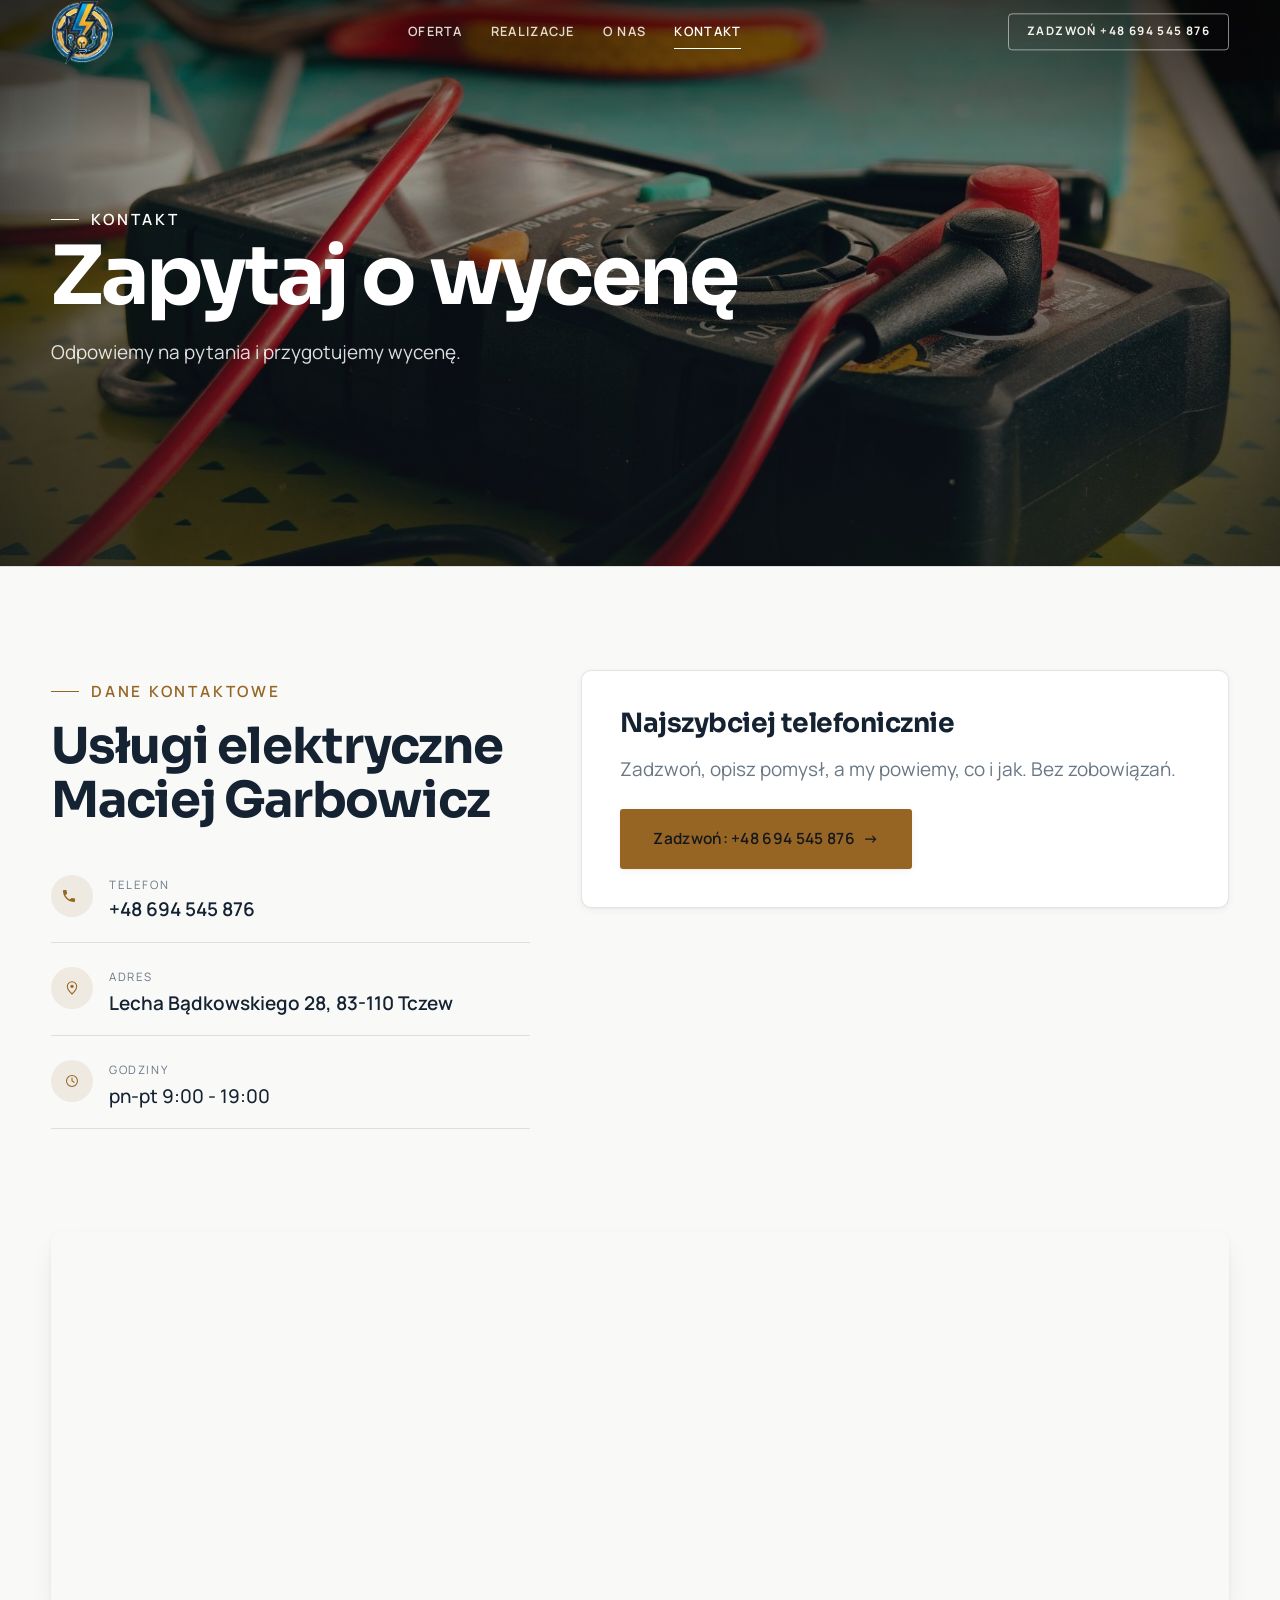
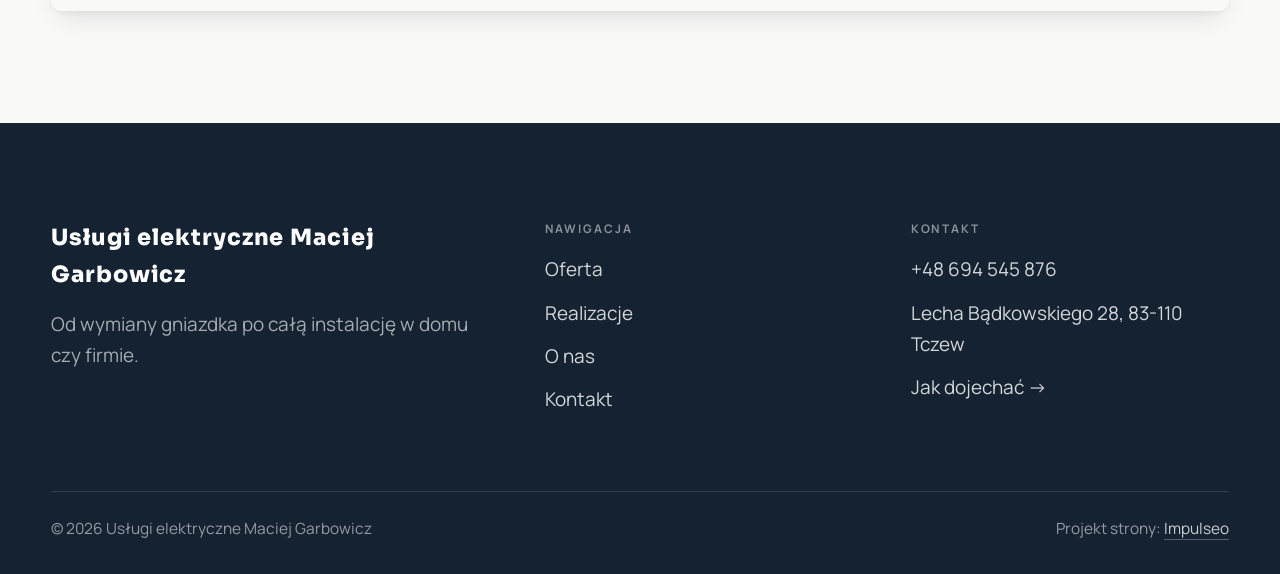
==== commit 9d5511c4: "Stopka: podpis Impulseo z linkiem + poprawka znikajacego napisu w naglowku" ====
--- a/kontakt.html
+++ b/kontakt.html
@@ -83,7 +83,7 @@
     </div>
     <div class="foot-bot">
       <span>© 2026 Usługi elektryczne Maciej Garbowicz</span>
-      <span>Projekt strony: Krzysztof Brzeziński</span>
+      <span>Projekt strony: <a class="foot-credit" href="https://impulseo.pl" target="_blank" rel="noopener">Impulseo</a></span>
     </div>
   </div>
 </footer>
--- a/assets/styles.css
+++ b/assets/styles.css
@@ -1,7 +1,7 @@
 /* ============================================================
    STOLBASZ — premium, architektoniczny B2B fit-out
    Jasna paleta, zero brązu. System wg premium-web-craft.
-   Projekt strony: Krzysztof Brzeziński
+   Projekt strony: Impulseo (impulseo.pl)
    ============================================================ */
 
 :root{
@@ -831,3 +831,64 @@
 
 /* === auto-paleta ze zdjęć klienta (dopasowanie do estetyki socials) === */
 :root{--accent:#976523;--accent-d:#714A16;--accent-soft:rgba(151,101,35,0.10);--paper:#F9F9F8;--paper-2:#EFEFED;--paper-3:#E8E7E5;}
+
+/* === HERO-FIT (29.07.2026) — hero DOPASOWUJE SIĘ do wysokości okna =========================
+   Zgłoszenie K. 29.07: na jego laptopie przyciski CTA w hero były ucięte dolną krawędzią
+   (Modern House). Pomiar headless (1512x879 → realny widok 792 px): dolna krawędź CTA
+   wypadała 123 px POD ekranem. Nawet przy maksymalnym oknie (982) było -20 px.
+
+   DLACZEGO POPRZEDNI FIX NIE DZIAŁAŁ: 27.07 dołożyliśmy @media(max-height:820px) — próg.
+   Widok K. ma ~792-895 px, czyli TUŻ NAD progiem → reguła w ogóle się nie włączała.
+   Progi są kruche: każdy inny laptop/dok/pasek zakładek przesuwa granicę.
+
+   ROZWIĄZANIE: zero progów. Każdy rozmiar, który decyduje o wysokości hero (typografia,
+   odstępy, padding), dostaje `min(dotychczasowa-wartość, X svh)` — czyli na wysokim ekranie
+   nic się nie zmienia, a im niższe okno, tym płynniej mniejsze. Treści NIE ucinamy.
+
+   Doklejane na SAM KONIEC styles.css (po motion) → wygrywa kaskadę, nie rusza reguł w miejscu.
+   Weryfikacja: tools-retrofit/measure_fold.py (mierzy zapas pod CTA dla 720/800/879/982). */
+
+/* ---------- HERO KINOWY (strona główna, rodziny „editorial") ---------- */
+.hero-cine .wrap{padding-block:min(var(--space-8),4svh)}
+.hero-cine .eyebrow{margin-bottom:min(var(--space-5),2svh)}
+.hero-cine h1{font-size:min(clamp(2.9rem,2rem + 4.4vw,5.2rem),7.6svh);
+  margin-bottom:min(var(--space-5),2.4svh)}
+.hero-cine .lead{font-size:min(1.125rem,2.3svh);line-height:1.55;
+  margin-bottom:min(var(--space-7),3.2svh)}
+
+/* ---------- HERO FACHOWCY — wariant A (pełny ekran) ---------- */
+.hf-panel{padding-top:min(clamp(6.5rem,13vh,9rem),11svh);
+  padding-bottom:min(clamp(2.6rem,6vh,3.6rem),4svh)}
+.hf-title{font-size:min(clamp(2.3rem,1.6rem + 3.2vw,4.3rem),7svh);
+  margin-top:min(var(--space-4),1.8svh);margin-bottom:min(var(--space-4),1.8svh)}
+.hf-lead{font-size:min(1.18rem,2.3svh);line-height:1.5}
+.hf-phone{margin-top:min(var(--space-6),2.8svh);margin-bottom:min(var(--space-5),2.2svh)}
+.hf-phone-num{font-size:min(clamp(2rem,1.5rem + 2.4vw,3.05rem),5.2svh)}
+.hf-trust{margin-top:min(var(--space-6),2.6svh);padding-top:min(var(--space-4),1.6svh)}
+
+/* Telefon: tam liczy się czytelność, nie upychanie — skalowanie wysokością wyłączone,
+   bo przy 844 px wysokości ekranu svh-limity zaczęłyby zmniejszać tekst bez potrzeby. */
+@media(max-width:680px){
+  .hero-cine h1{font-size:clamp(1.9rem,1.15rem + 4.4vw,2.7rem)}
+  .hero-cine .lead{font-size:.98rem}
+  .hf-title{font-size:clamp(2.1rem,1.6rem + 3.2vw,3rem)}
+  .hf-lead{font-size:1rem}
+  .hf-phone-num{font-size:clamp(1.9rem,1.5rem + 2.4vw,2.5rem)}
+}
+/* === /HERO-FIT === */
+
+
+/* ====== IMPULSEO-FIX-20260731 ======================================================
+   1) PODPIS w stopce jest teraz linkiem do impulseo.pl - ma być widocznie klikalny.
+   2) ŻYWY NAGŁÓWEK: warstwa przenikających kadrów (.mt-hero-layer) miała z-index:1, więc
+      lądowała NAD przyciemnieniem hero, a w rodzinie „fachowcy" nawet nad panelem z tekstem
+      (.hf-panel nie miał własnego z-index). Efekt: przy zmianie zdjęcia napis znikał i wracał.
+      Teraz warstwa idzie tam, gdzie zdjęcie tła (z-index:-2), a treść nagłówka dostaje twardy
+      z-index:3. Zmieniają się WYŁĄCZNIE zdjęcia w tle - napis stoi nieruchomo.
+      (hero-cine celowo pominięte: tam img ma z-index:0 i układ był poprawny.) */
+.foot-bot a.foot-credit{color:rgba(255,255,255,.78);text-decoration:none;border-bottom:1px solid rgba(255,255,255,.28)}
+.foot-bot a.foot-credit:hover{color:#fff;border-bottom-color:#fff}
+.hero-fach > img.mt-hero-layer,.hero-gastro > img.mt-hero-layer,.hero-auto > img.mt-hero-layer,
+.hero-dom > img.mt-hero-layer,.hero-studio > img.mt-hero-layer{z-index:-2}
+.hf-panel,.hf-inner,.hd-panel,.hk-panel,.ha-inner,.hs-inner,.hg-inner{position:relative;z-index:3}
+/* ====== koniec IMPULSEO-FIX-20260731 ====== */
